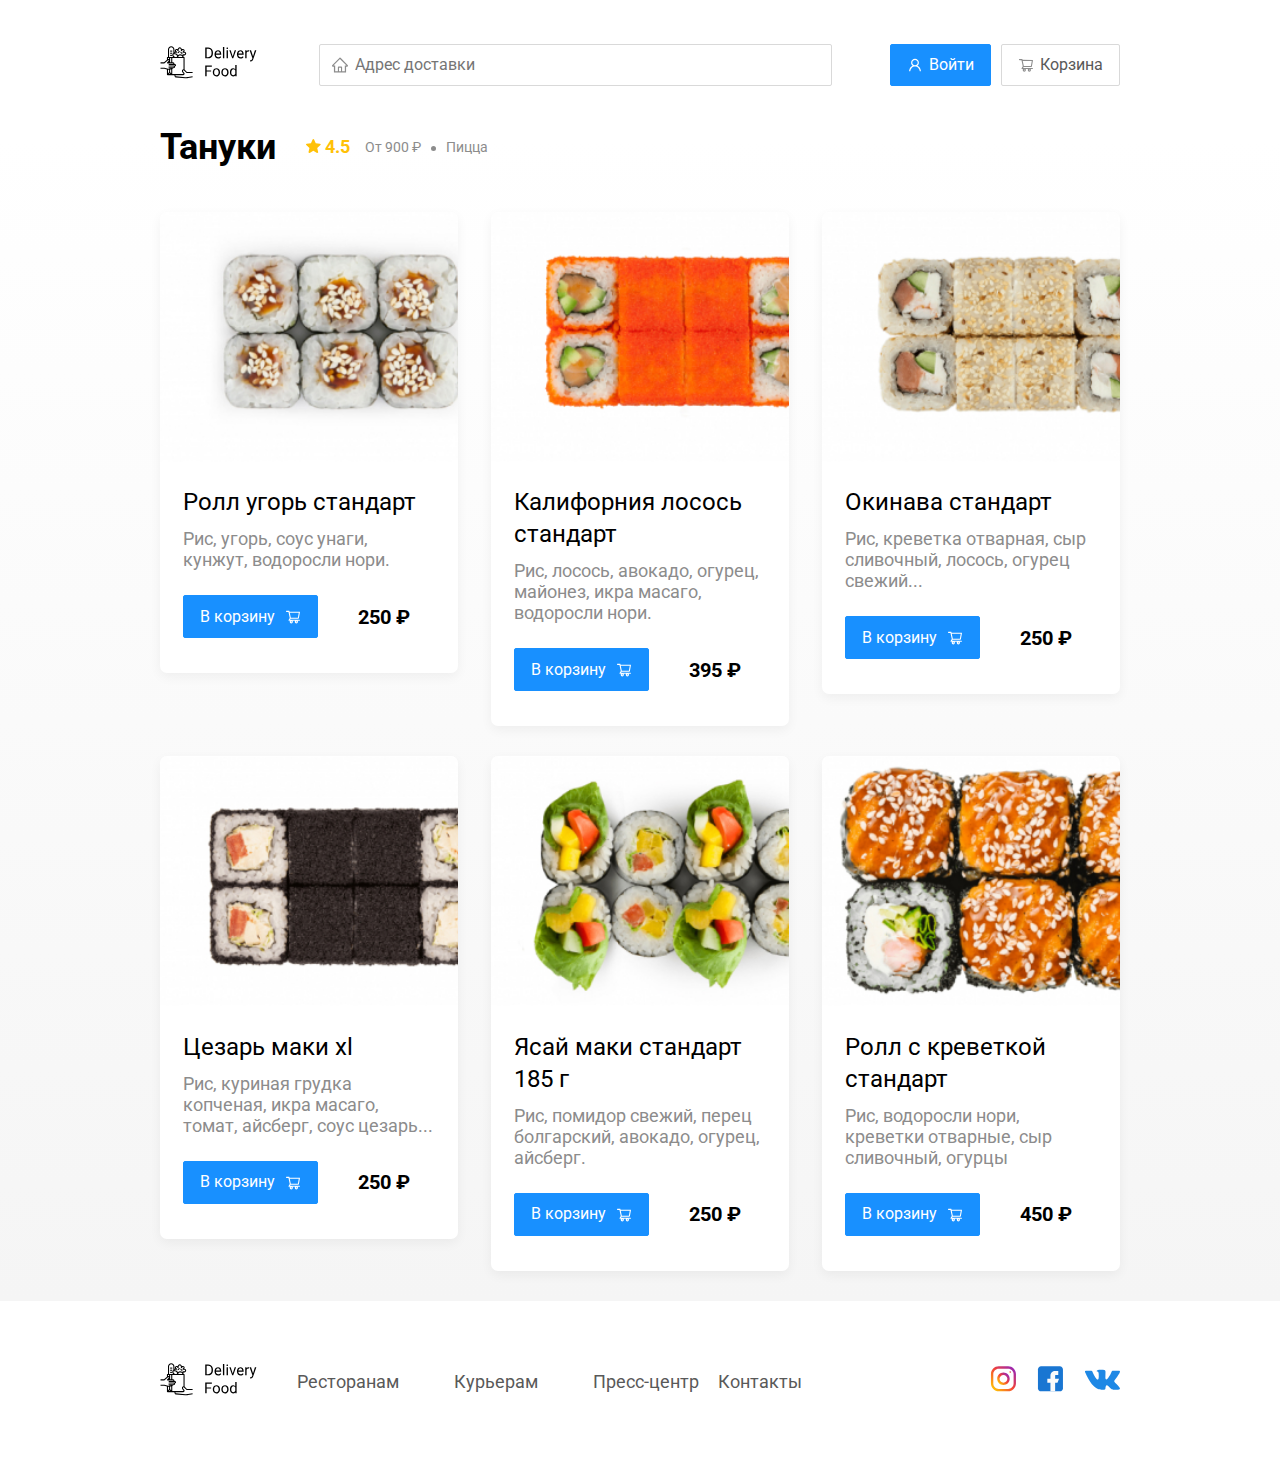
==== restaurant.html @ 255c19a7 "4 day" ====
<!DOCTYPE html>
<html lang="en">
  <head>
    <meta charset="UTF-8">
    <meta name="viewport" content="width=device-width, initial-scale=1.0">
    <title>Тануки- доставка еды на дом</title>
    <link rel="stylesheet" href="css/normalize.css">
    <link rel="stylesheet" href="css/animate.css">
    <link rel="stylesheet" href="css/style.css">

    <link href="https://fonts.googleapis.com/css2?family=Roboto:wght@400;700&display=swap" rel="stylesheet">
  </head>
  <body>
    <div class="container">
      <header class="header"> 
        <a href="index.html" class="logo ">
          <img src="img/logo.svg" alt="логотип">
        </a>
        <input type="text" placeholder="Адрес доставки" class="input input-address">
        <div class="buttons">
          <button class="button button-primary">
            <img src="/img/user.svg" alt="юзер" class="button-icon">
            <span class="button-text">Войти</span>
          </button>
          <button class="button" id="cart-button">
            <img src="/img/shopping-cart.svg" alt="корзина" class="button-icon">
            <span class="button-text">Корзина</span>
          </button>
        </div>
      </header>
    </div>
    <!-- container -->
    <main class="main">
      <div class="container">
        <section class="restaurants">
          <div class="section-heading">
            <h2 class="section-title">
              Тануки
            </h2>
            <div class="card-info">
              <div class="rating">
                <img src="./img/rating.svg" alt="рейтинг" class="rating-star">
                4.5</div>
              <div class="price">От 900 ₽</div>
              <div class="category">Пицца</div>
            </div>
          </div>
          <div class="cards">
            <div class="card wow fadeInUp" data-wow-delay="0.2s">
              <img src="./img/eda-roll-ugor.jpg" alt="еда" class="card-image">
              <div class="card-text">
                <div class="card-heading">
                  <h3 class="card-title card-title-reg">Ролл угорь стандарт</h3>
                </div>
                <div class="card-info">
                  <div class="ingredients">Рис, угорь, соус унаги, кунжут, водоросли нори.</div>
                </div>
                <div class="card-buttons">
                  <button class="button button-primary">
                    <span class="button-card-text">В корзину</span>
                    <img src="img/shopping-cart-white.svg" alt="корзина" class="button-card-image">
                  </button>
                  <strong class="card-price-bold">250 ₽</strong>
                </div>
                <!-- card-info -->
              </div>
            </div>
            <!-- card -->
  
            <div class="card wow fadeInUp" data-wow-delay="0.4s">
              <img src="./img/eda-kalifornia-losos.jpg" alt="еда" class="card-image">
              <div class="card-text">
                <div class="card-heading">
                  <h3 class="card-title card-title-reg">Калифорния лосось стандарт</h3>
                </div>
                <div class="card-info">
                  <div class="ingredients">Рис, лосось, авокадо, огурец, майонез, икра масаго, водоросли нори.</div>
                </div>
                <div class="card-buttons">
                  <button class="button button-primary">
                    <span class="button-card-text">В корзину</span>
                    <img src="img/shopping-cart-white.svg" alt="корзина" class="button-card-image">
                  </button>
                  <strong class="card-price-bold">395 ₽</strong>
                </div>
                <!-- card-info -->
              </div>
            </div>
            <!-- card -->

            <div class="card wow fadeInUp" data-wow-delay="0.6s">
              <img src="./img/eda-okinava-std.jpg" alt="еда" class="card-image">
              <div class="card-text">
                <div class="card-heading">
                  <h3 class="card-title card-title-reg">Окинава стандарт</h3>
                </div>
                <div class="card-info">
                  <div class="ingredients"> Рис, креветка отварная, сыр сливочный, лосось, огурец свежий...</div>
                </div>
                <div class="card-buttons">
                  <button class="button button-primary">
                    <span class="button-card-text">В корзину</span>
                    <img src="img/shopping-cart-white.svg" alt="корзина" class="button-card-image">
                  </button>
                  <strong class="card-price-bold">250 ₽</strong>
                </div>
                <!-- card-info -->
              </div>
            </div>
            <!-- card -->

            <div class="card wow fadeInUp" data-wow-delay="0.2s">
              <img src="./img/eda-cesar-maki.jpg" alt="еда" class="card-image">
              <div class="card-text">
                <div class="card-heading">
                  <h3 class="card-title card-title-reg">Цезарь маки хl</h3>
                </div>
                <div class="card-info">
                  <div class="ingredients">Рис, куриная грудка копченая, икра масаго, томат, айсберг, соус цезарь...</div>
                </div>
                <div class="card-buttons">
                  <button class="button button-primary">
                    <span class="button-card-text">В корзину</span>
                    <img src="img/shopping-cart-white.svg" alt="корзина" class="button-card-image">
                  </button>
                  <strong class="card-price-bold">250 ₽</strong>
                </div>
                <!-- card-info -->
              </div>
            </div>
            <!-- card -->

            <div class="card wow fadeInUp" data-wow-delay="0.4s">
              <img src="./img/eda-yasai-maki-std.jpg" alt="еда" class="card-image">
              <div class="card-text">
                <div class="card-heading">
                  <h3 class="card-title card-title-reg">Ясай маки стандарт 185 г</h3>
                </div>
                <div class="card-info">
                  <div class="ingredients">Рис, помидор свежий, перец болгарский, авокадо, огурец, айсберг.</div>
                </div>
                <div class="card-buttons">
                  <button class="button button-primary">
                    <span class="button-card-text">В корзину</span>
                    <img src="img/shopping-cart-white.svg" alt="корзина" class="button-card-image">
                  </button>
                  <strong class="card-price-bold">250 ₽</strong>
                </div>
                <!-- card-info -->
              </div>
            </div>
            <!-- card -->

            <div class="card wow fadeInUp" data-wow-delay="0.6s">
              <img src="./img/eda-roll-krevedka-std.jpg" alt="картинка ресторана" class="card-image">
              <div class="card-text">
                <div class="card-heading">
                  <h3 class="card-title card-title-reg">Ролл с креветкой стандарт</h3>
                </div>
                <div class="card-info">
                  <div class="ingredients">Рис, водоросли нори, креветки отварные, сыр сливочный, огурцы</div>
                </div>
                <div class="card-buttons">
                  <button class="button button-primary">
                    <span class="button-card-text">В корзину</span>
                    <img src="img/shopping-cart-white.svg" alt="корзина" class="button-card-image">
                  </button>
                  <strong class="card-price-bold">450 ₽</strong>
                </div>
                <!-- card-info -->
              </div>
            </div>
            <!-- card -->

          </div>
          <!-- cards -->
        </section>
      </div>
    </main>

    <footer class="footer">
      <div class="container">
        <div class="footer-block">
            <a href="index.html" class="logo">
              <img src="img/logo.svg" alt="логотип">
            </a>
            <nav class="footer-nav">
            <a href="#" class="footer-link">Ресторанам </a>
            <a href="#" class="footer-link">Курьерам</a>
            <a href="#" class="footer-link">Пресс-центр</a>
            <a href="#" class="footer-link">Контакты</a>
          </nav>
          <div class="social-links">
            <a href="#" class="social-link"><img src="img/instagram.svg" alt="instagram"></a>
            <a href="#" class="social-link"><img src="img/mordokniga.svg" alt="facebook"></a>
            <a href="#" class="social-link"><img src="img/vk.svg" alt="vkontakte"></a>
          </div>
        </div>
      </div>
    </footer>
    <div class="modal">
      <div class="modal-dialog">
        <div class="modal-header">
          <h3 class="modal-title">Корзина</h3>
          <button class="close">&times;</button>
        </div>
        <!-- /.modal-header -->
        <div class="modal-body">
          <div class="food-row">
            <span class="food-name">Ролл угорь стандарт</span>
            <strong class="food-price">250 ₽</strong>
            <div class="food-counter">
              <button class="counter-button">-</button>
              <span class="counter">1</span>
              <button class="counter-button">+</button>
            </div>
          </div>
          <!-- /.foods-row -->
          <div class="food-row">
            <span class="food-name">Ролл угорь стандарт</span>
            <strong class="food-price">250 ₽</strong>
            <div class="food-counter">
              <button class="counter-button">-</button>
              <span class="counter">1</span>
              <button class="counter-button">+</button>
            </div>
          </div>
          <!-- /.foods-row -->
          <div class="food-row">
            <span class="food-name">Ролл угорь стандарт</span>
            <strong class="food-price">250 ₽</strong>
            <div class="food-counter">
              <button class="counter-button">-</button>
              <span class="counter">1</span>
              <button class="counter-button">+</button>
            </div>
          </div>
          <!-- /.foods-row -->
          <div class="food-row">
            <span class="food-name">Ролл угорь стандарт</span>
            <strong class="food-price">250 ₽</strong>
            <div class="food-counter">
              <button class="counter-button">-</button>
              <span class="counter">1</span>
              <button class="counter-button">+</button>
            </div>
          </div>
          <!-- /.foods-row -->
          <div class="food-row">
            <span class="food-name">Ролл угорь стандарт</span>
            <strong class="food-price">250 ₽</strong>
            <div class="food-counter">
              <button class="counter-button">-</button>
              <span class="counter">1</span>
              <button class="counter-button">+</button>
            </div>
          </div>
          <!-- /.foods-row -->

        </div>
        <!-- /.modal-body -->
        <div class="modal-footer">
          <span class="modal-pricetag">1250 ₽</span>
          <div class="footer-buttons">
            <button class="button button-primary">Оформить заказ</button>
            <button class="button">Отмена</button>
          </div>
        </div>
      </div>
    </div>

  <script src="/js/wow.min.js"></script>
  <script src="/js/main.js"></script>
  </body>
</html>
---- css/style.css ----
* {
  box-sizing: border-box;
}

body {
  padding-top: 44px;
  font-family: "Roboto", sans-serif;
}

.container {
  max-width: 1200px;
  margin: auto;
}

.header {
  display: flex;
  align-items: center;
  justify-content: space-between;
  margin-bottom: 40px;
}

.input {
  background: #FFFFFF;
  border: 1px solid #D9D9D9;
  border-radius: 2px;
  font-size: 16px;
  line-height: 24px;
  padding: 8px;
  padding-left: 35px;
  background-repeat: no-repeat;
  background-position: left 11px center;
}

.input-address {
  flex: 0.8;
  background-image: url(../img/home.svg);
}

.buttons {
  display: flex;
  align-content: center;
}

.button {
  display: flex;
  align-content: center;
  padding: 8px 16px;
  background: #FFFFFF;
  border: 1px solid #D9D9D9;
  box-shadow: 0px 0px 2px rgba(0, 0, 0, 0.0015);
  border-radius: 2px;
  color: #595959;
  font-size: 16px;
  line-height: 24px;
}

.button-primary {
  background: #1890FF;
  border: 1px solid #1890FF;
  color: white;
  margin-right: 10px;
  display: flex;
  align-items: center;  
}

.button-icon {
  margin-right: 6px;
  /* vertical-align: middle; */
}

.button-text {
  /* vertical-align: middle; */
}

.button-card-text {
  margin-right: 10px;
}

.promo-block {
  box-shadow: 0px 7px 12px rgba(158, 158, 163, 0.1);
  background: #FFF1B8 url(../img/promo-image.png) no-repeat top -5px right 50px;
  border-radius: 10px;
  padding: 68px 70px;
  margin-bottom: 56px;

}

.promo-title {
  font-style: normal;
  font-weight: bold;
  font-size: 39px;
  line-height: 46px;
  color: #302C34;
}

.promo-text{
  max-width: 538px;
  font-family: Roboto;
  font-style: normal;
  font-weight: normal;
  font-size: 24px;
  line-height: 28px;
  color: #302C34;
}

.main {
  background: linear-gradient(180deg, rgba(245, 245, 245, 0) 1.04%, #F5F5F5 100%);
}

.section-heading {
  display: flex;
  align-items: center;
  margin-bottom: 44px;
}

.section-title {
  font-weight: bold;
  font-size: 36px;
  line-height: 42px;
  color: #000000;
  margin: 0;
  margin-right: 30px;
}

.input-search {
  width: 306px;
  background-image: url(../img/search.svg);
  margin-left: auto;
}

.cards {
  display: flex;
  flex-wrap: wrap;
  align-items: flex-start;
  justify-content: space-between;
}

.card {
  background: #FFFFFF;
  box-shadow: 0px 4px 12px rgba(0, 0, 0, 0.05);
  border-radius: 7px;
  overflow: hidden;
  margin-bottom: 30px;
  flex-basis: 31%;
  text-decoration: none;
}

.card-image {
  width: 384px;
  height: 250px;
  object-fit: cover;
}

.card-text {
  padding-top: 20px;
  padding-bottom: 35px;
  padding-left: 23px;
  padding-right: 23px;
}

.card-heading {
  display: flex;
  align-items: center;
  justify-content: space-between;
  margin-bottom: 10px;
}

.card-title {
  margin: 0;
  font-style: normal;
  font-weight: bold;
  font-size: 24px;
  line-height: 32px;
  color: #000000;
}

.card-title-reg {
  font-weight: 400;
}

.card-tag {
  background: #262626;
  border-radius: 2px;
  font-style: normal;
  font-weight: normal;
  font-size: 12px;
  line-height: 20px;
  color: #FFFFFF;
  padding: 1px 8px;
}

.card-info {
  display: flex;
  align-items: center;
  flex-wrap: wrap;
}

.card-buttons {
  display: flex;
  align-items: center;
}

.card-price-bold {
  font-style: normal;
  font-weight: bold;
  font-size: 20px;
  line-height: 32px;
  margin-left: 30px;
}

.rating {
  margin-right: 26px;
  font-style: normal;
  font-weight: bold;
  font-size: 18px;
  line-height: 32px;
  color: #FFC107;
}

.price,
.category {
  font-style: normal;
  font-weight: normal;
  font-size: 18px;
  line-height: 32px;
  color: #8C8C8C;
}

.price {
  margin-right: 10px;
}

.ingredients {
  font-weight: normal;
  font-size: 18px;
  line-height: 21px;
  color: #8C8C8C;
  margin-bottom: 25px;
}

.category {
  text-overflow: ellipsis;
  overflow: hidden;
  white-space: nowrap;
  max-width: 150px;
}

.price:after {
  content: "";
  width: 5px;
  height: 5px;
  background-color: #8C8C8C;
  display: inline-block;
  border-radius: 50%;
  vertical-align: middle;
  margin-left: 10px;
}

.footer {
  padding: 60px 0;

}

.footer-block {
  display: flex;
  align-items: center;
  justify-content: space-between;
}

.footer-nav {
  margin-right: auto;
}

.footer-link {
  display: inline-block;
  text-decoration:none;
  font-style: normal;
  font-weight: normal;
  font-size: 18px;
  line-height: 21px;
  color: #595959;
}

.footer-link:not(:last-child) {
  margin-right: 15px;
  margin-left: 36px;
}

.social-links {
  display: flex;
  align-items: center;
}

.social-link:not(:last-child) {
  margin-right: 21px;
}

.modal {
  position: fixed;
  left: 0;
  top: 0;
  width: 100%;
  height: 100%;
  background: rgba(0, 0, 0, 0.4);
  display: none;
}
.modal-is-open {
  display: flex;
}
.modal-dialog {
  max-width: 780px;
  width: 95%;
  background: #FFFFFF;
  border-radius: 5px;
  margin: auto;
  padding: 40px 45px;
}
.modal-header {
  display: flex;
  align-items: center;
  justify-content: space-between;
  margin-bottom: 45px;
}
.modal-title {
  margin: 0;
  font-style: normal;
  font-weight: bold;
  font-size: 36px;
  line-height: 42px;
  color: #000000;
}
.close {
  font-size: 36px;
  border: none;
  background-color: transparent;
}
.modal-body {
  margin-bottom: 52px;
}
.food-row {
  display: flex;
  align-items: flex-start;
  justify-content: space-between;
  padding-bottom: 8px;
  border-bottom: 1px solid #D9D9D9;
  margin-bottom: 15px;
}
.food-name {
  font-style: normal;
  font-weight: normal;
  font-size: 18px;
  line-height: 32px;
}
.food-price {
  margin-left: auto;
  margin-right: 47px;
  font-style: normal;
  font-weight: bold;
  font-size: 20px;
  line-height: 32px;
}
.food-counter {
  display: flex;
  align-items: center;
}
.counter-button {
  display: flex;
  align-items: center;
  justify-content: center;
  width: 39px;
  height: 32px;
  background: #FFFFFF;
  border: 1px solid #40A9FF;
  border-radius: 2px;
  font-style: normal;
  font-weight: normal;
  font-size: 14px;
  line-height: 22px;
  color: #40A9FF;
}
.counter {
  font-style: normal;
  font-weight: normal;
  font-size: 16px;
  line-height: 24px;
  margin-left: 10px;
  margin-right: 10px;
}
.modal-footer {
  display: flex;
  align-items: center;
  justify-content: space-between;
}
.modal-pricetag {
  padding: 15px 20px;
  color: #FAFAFA;
  font-weight: bold;
  font-size: 20px;
  line-height: 23px;
  background: #262626;
  border-radius: 5px;
}
.footer-buttons {
  display: flex;
  align-items: center;
}

@media (max-width: 1365px) {
  .container {
    max-width: 960px;
  }

  .promo-block {
    /* background: #FFF1B8 url(../img/promo-image.png) no-repeat top -5px right 50px; */
    background-position: top -7px right -99px;
    background-size: 389px;
  }

  .rating {
    margin-right: 15px;
  }
  .category, .price {
    font-size: 14px;
  }
}

@media (max-width: 992px) {
  .container {
    max-width: 750px;
  }

  .promo-block {
    padding: 50px;
    background-size: 300px;
    background-position: center right -64px;
  }

  .promo-text {
    font-size: 18px;
    max-width: 400px;
  }

  .card {
    flex-basis: 49%;
  }

  .footer-link {
    font-size: 16px;
  }
}

@media (max-width: 768px) {
  .container {
    max-width: 560px;
  }
  .promo-title {
    font-size: 24px;
    line-height: 1.4;
  }
  .promo-block {
    /* background-position: 0 0; */
    background-size: 200px;
    padding: 30px;
  }
  .card-title {
    font-size: 18px;
  }
  .card-info {
    flex-wrap: wrap;

  }
  .card .rating {
    flex-basis: 100%;
  }
  .footer-link {
    margin-right: 15px;
    margin-left: 36px;
  }
}

@media (max-width: 578px) {
  .container {
    max-width: 90%;
  }
  .header {
    flex-wrap: wrap;
  }
  .input-address {
    margin-top: 15px;
    order: 5;
    flex: 1;
  }
  .promo-block {
    background-image: none;
  }
  .promo-title {
    margin-bottom: 10px;
  }
  .section-title {
    font-size: 20px;
  }
  .card {
    flex-basis: 100%;
  }
  .card-image {
    width: 100%;
  }
  .footer  {
    padding: 30px 0;
  }
  .footer-block {
    align-items: flex-start;
  }
  .footer-nav {
    order: 0;
    margin-left: 0;
  }
  .footer-logo {
    order: 1;
  }
  .footer-link:not(:last-child) {
    margin-left: 0;
  }
  .footer-link {
    margin-left: 0;
  }
  .social-links {
    order: 2;
  }
}

@media (max-width: 480px) {
  .button-text {
    display: none;
  }
  .promo-title {
    padding: 20px;
  }
  .section-heading {
    flex-wrap:wrap;
  }
  .footer-block {
    flex-wrap: wrap;
    flex-direction: column;
    align-items: center;
  }
  .footer-logo {
    order: 0;
    margin-bottom: 10px;
  }
  .footer-nav {
    display: flex;
    flex-direction: column;
    margin-right: 0;
    margin-bottom: 20px;
    align-items: center;
  }
}
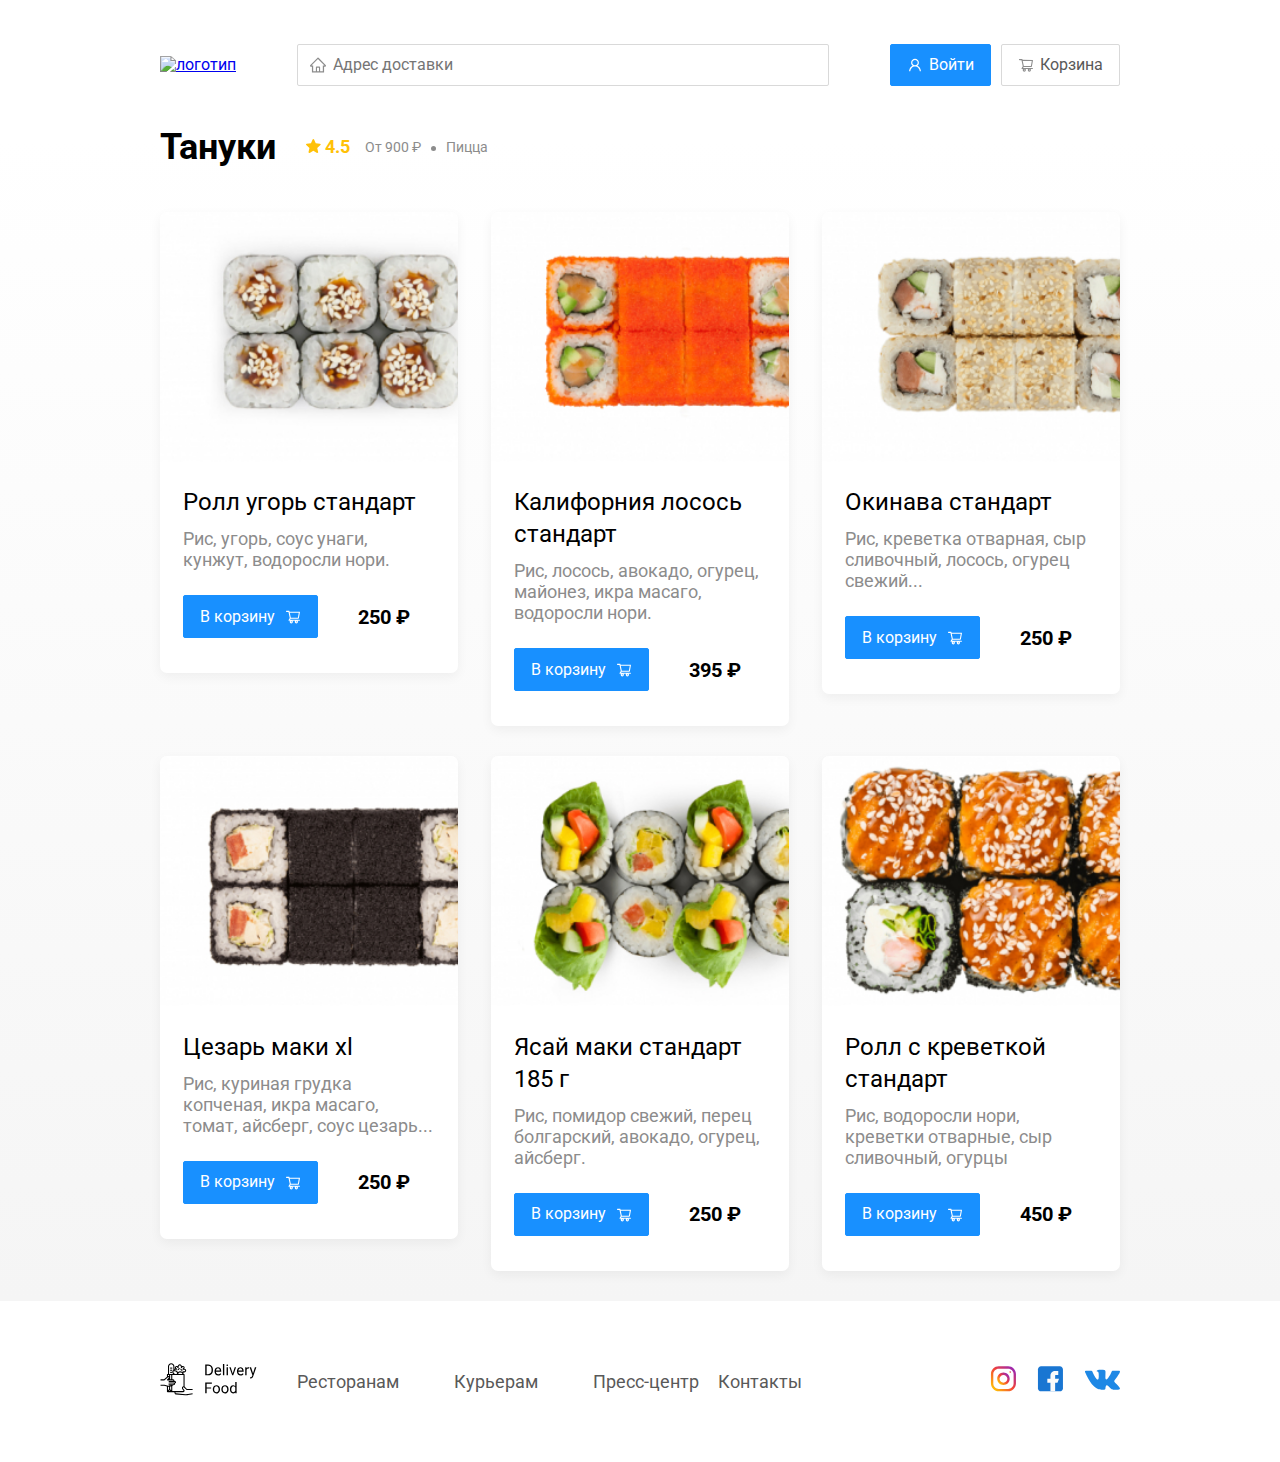
==== commit fe195ff9: "испр ош" ====
--- a/restaurant.html
+++ b/restaurant.html
@@ -14,16 +14,16 @@
     <div class="container">
       <header class="header"> 
         <a href="index.html" class="logo ">
-          <img src="img/logo.svg" alt="логотип">
+          <img src=".img/logo.svg" alt="логотип">
         </a>
         <input type="text" placeholder="Адрес доставки" class="input input-address">
         <div class="buttons">
           <button class="button button-primary">
-            <img src="/img/user.svg" alt="юзер" class="button-icon">
+            <img src="./img/user.svg" alt="юзер" class="button-icon">
             <span class="button-text">Войти</span>
           </button>
           <button class="button" id="cart-button">
-            <img src="/img/shopping-cart.svg" alt="корзина" class="button-icon">
+            <img src="./img/shopping-cart.svg" alt="корзина" class="button-icon">
             <span class="button-text">Корзина</span>
           </button>
         </div>
@@ -269,7 +269,7 @@
       </div>
     </div>
 
-  <script src="/js/wow.min.js"></script>
-  <script src="/js/main.js"></script>
+  <script src="./js/wow.min.js"></script>
+  <script src="./js/main.js"></script>
   </body>
 </html>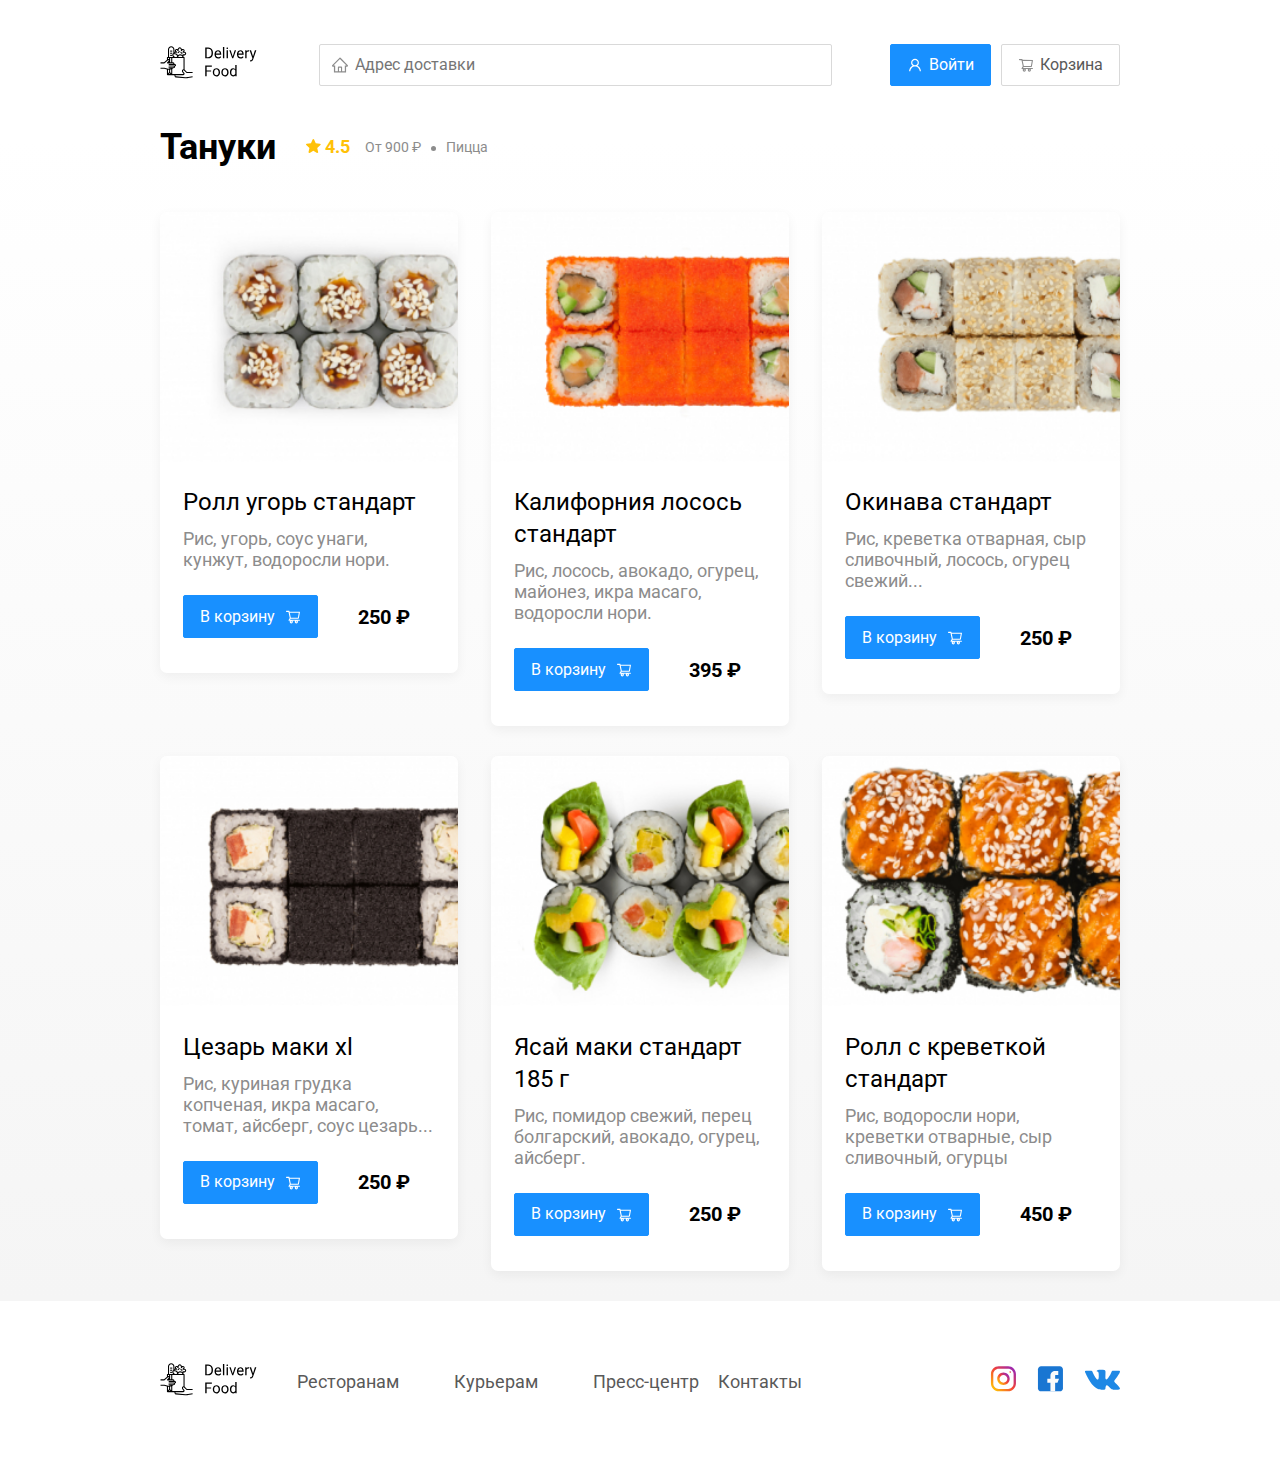
==== commit 81a20771: "ошибка лого" ====
--- a/restaurant.html
+++ b/restaurant.html
@@ -14,7 +14,7 @@
     <div class="container">
       <header class="header"> 
         <a href="index.html" class="logo ">
-          <img src=".img/logo.svg" alt="логотип">
+          <img src="./img/logo.svg" alt="логотип">
         </a>
         <input type="text" placeholder="Адрес доставки" class="input input-address">
         <div class="buttons">
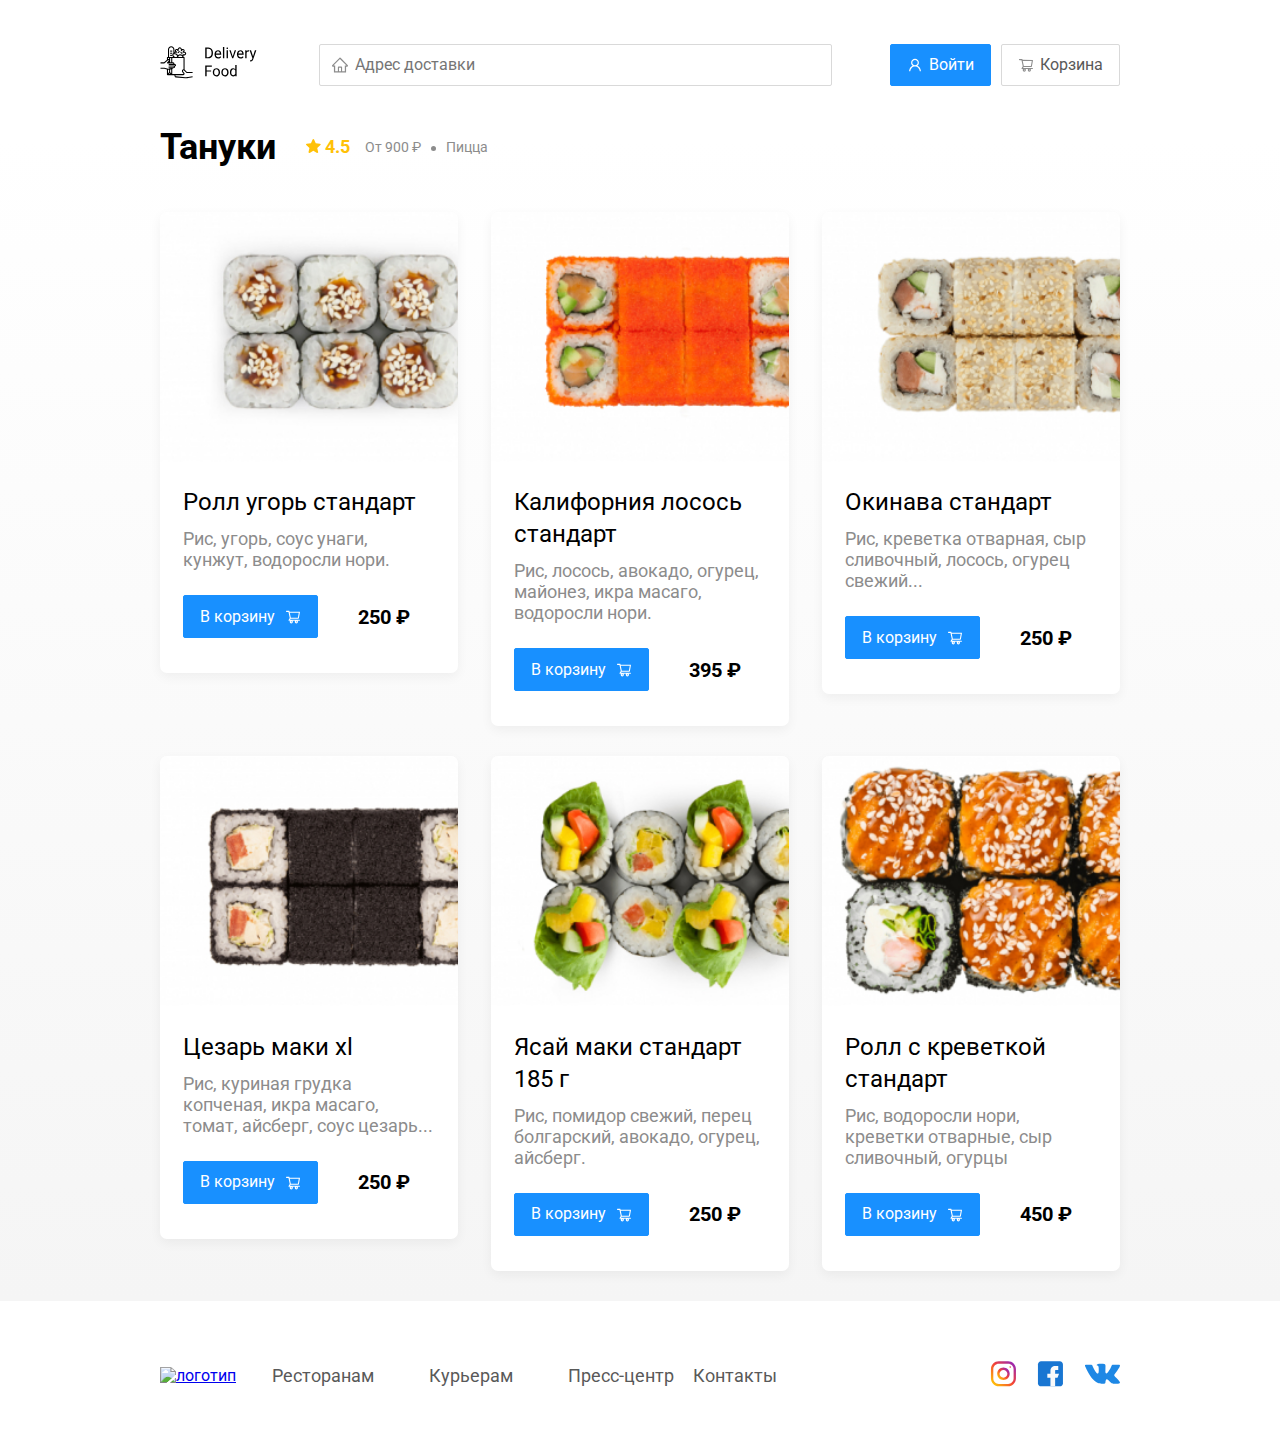
==== commit 8c967cc2: "anoter logo mistakes" ====
--- a/restaurant.html
+++ b/restaurant.html
@@ -182,7 +182,7 @@
       <div class="container">
         <div class="footer-block">
             <a href="index.html" class="logo">
-              <img src="img/logo.svg" alt="логотип">
+              <img src="юimg/logo.svg" alt="логотип">
             </a>
             <nav class="footer-nav">
             <a href="#" class="footer-link">Ресторанам </a>
